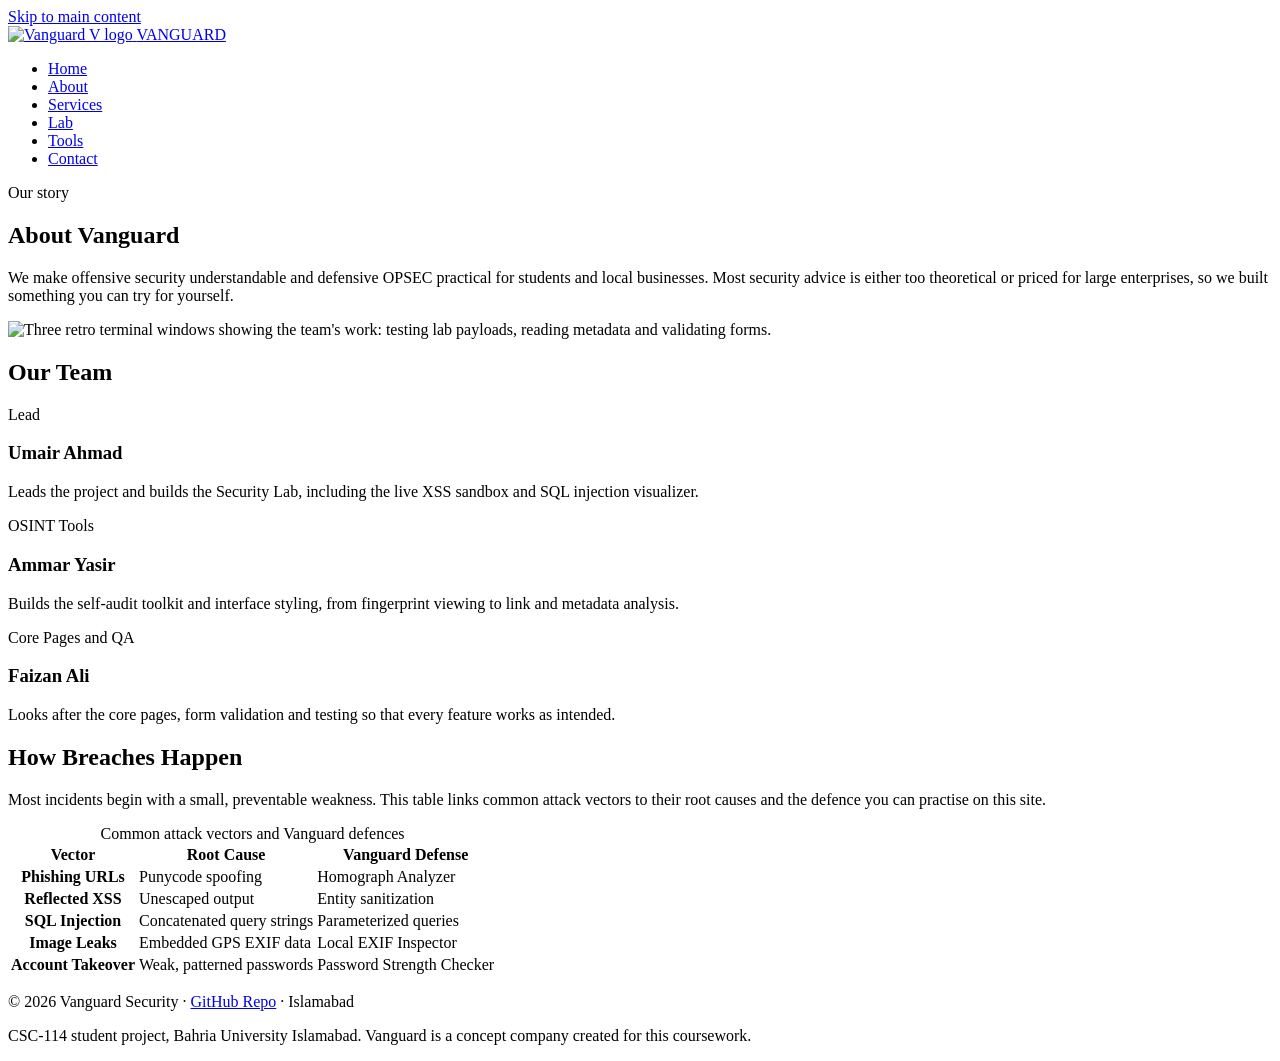
==== about.html @ a1bf5851 "Build About Us breach table and Contact consultation form pages" ====
<!DOCTYPE html>
<html lang="en">
<head>
  <meta charset="UTF-8">
  <meta name="viewport" content="width=device-width, initial-scale=1.0">
  <meta name="description" content="Meet the Vanguard team and learn how common security breaches happen and how to defend against them.">
  <title>About | Vanguard Security</title>
  <link rel="icon" href="images/vanguard-logo.png" type="image/png">
  <link rel="stylesheet" href="style.css">
</head>
<body>
  <a class="skip-link" href="#main">Skip to main content</a>

  <header class="site-header">
    <div class="header-inner">
      <a class="brand" href="index.html">
        <img src="images/vanguard-logo.png" alt="Vanguard V logo" width="40" height="40">
        <span>VANGUARD</span>
      </a>
      <nav aria-label="Main navigation">
        <ul class="nav-list">
          <li><a href="index.html">Home</a></li>
          <li><a href="about.html" aria-current="page">About</a></li>
          <li><a href="services.html">Services</a></li>
          <li><a href="lab.html">Lab</a></li>
          <li><a href="tools.html">Tools</a></li>
          <li><a href="contact.html">Contact</a></li>
        </ul>
      </nav>
    </div>
  </header>

  <main id="main">
    <section class="hero" aria-labelledby="about-title">
      <div>
        <p class="eyebrow">Our story</p>
        <h1 id="about-title">About Vanguard</h1>
        <p class="hero-lead">We make offensive security understandable and defensive OPSEC practical for students and local businesses. Most security advice is either too theoretical or priced for large enterprises, so we built something you can try for yourself.</p>
        <img class="team-banner" src="images/team-banner.jpg" alt="Three retro terminal windows showing the team's work: testing lab payloads, reading metadata and validating forms." width="1200" height="400">
      </div>
    </section>

    <section class="section" aria-labelledby="team-title">
      <h2 id="team-title">Our Team</h2>
      <div class="cards cards-three">
        <article class="card">
          <p class="card-tag">Lead</p>
          <h3>Umair Ahmad</h3>
          <p>Leads the project and builds the Security Lab, including the live XSS sandbox and SQL injection visualizer.</p>
        </article>
        <article class="card">
          <p class="card-tag">OSINT Tools</p>
          <h3>Ammar Yasir</h3>
          <p>Builds the self-audit toolkit and interface styling, from fingerprint viewing to link and metadata analysis.</p>
        </article>
        <article class="card">
          <p class="card-tag">Core Pages and QA</p>
          <h3>Faizan Ali</h3>
          <p>Looks after the core pages, form validation and testing so that every feature works as intended.</p>
        </article>
      </div>
    </section>

    <section class="section" aria-labelledby="breach-title">
      <h2 id="breach-title">How Breaches Happen</h2>
      <p class="section-intro">Most incidents begin with a small, preventable weakness. This table links common attack vectors to their root causes and the defence you can practise on this site.</p>
      <div class="table-wrap" role="region" aria-labelledby="breach-title" tabindex="0">
        <table>
          <caption>Common attack vectors and Vanguard defences</caption>
          <thead>
            <tr>
              <th scope="col">Vector</th>
              <th scope="col">Root Cause</th>
              <th scope="col">Vanguard Defense</th>
            </tr>
          </thead>
          <tbody>
            <tr>
              <th scope="row">Phishing URLs</th>
              <td>Punycode spoofing</td>
              <td>Homograph Analyzer</td>
            </tr>
            <tr>
              <th scope="row">Reflected XSS</th>
              <td>Unescaped output</td>
              <td>Entity sanitization</td>
            </tr>
            <tr>
              <th scope="row">SQL Injection</th>
              <td>Concatenated query strings</td>
              <td>Parameterized queries</td>
            </tr>
            <tr>
              <th scope="row">Image Leaks</th>
              <td>Embedded GPS EXIF data</td>
              <td>Local EXIF Inspector</td>
            </tr>
            <tr>
              <th scope="row">Account Takeover</th>
              <td>Weak, patterned passwords</td>
              <td>Password Strength Checker</td>
            </tr>
          </tbody>
        </table>
      </div>
    </section>
  </main>

  <footer class="site-footer">
    <p>&copy; 2026 Vanguard Security &middot; <a href="https://github.com/umair4334/vanguard-security">GitHub Repo</a> &middot; Islamabad</p>
    <p class="footer-note">CSC-114 student project, Bahria University Islamabad. Vanguard is a concept company created for this coursework.</p>
  </footer>
</body>
</html>
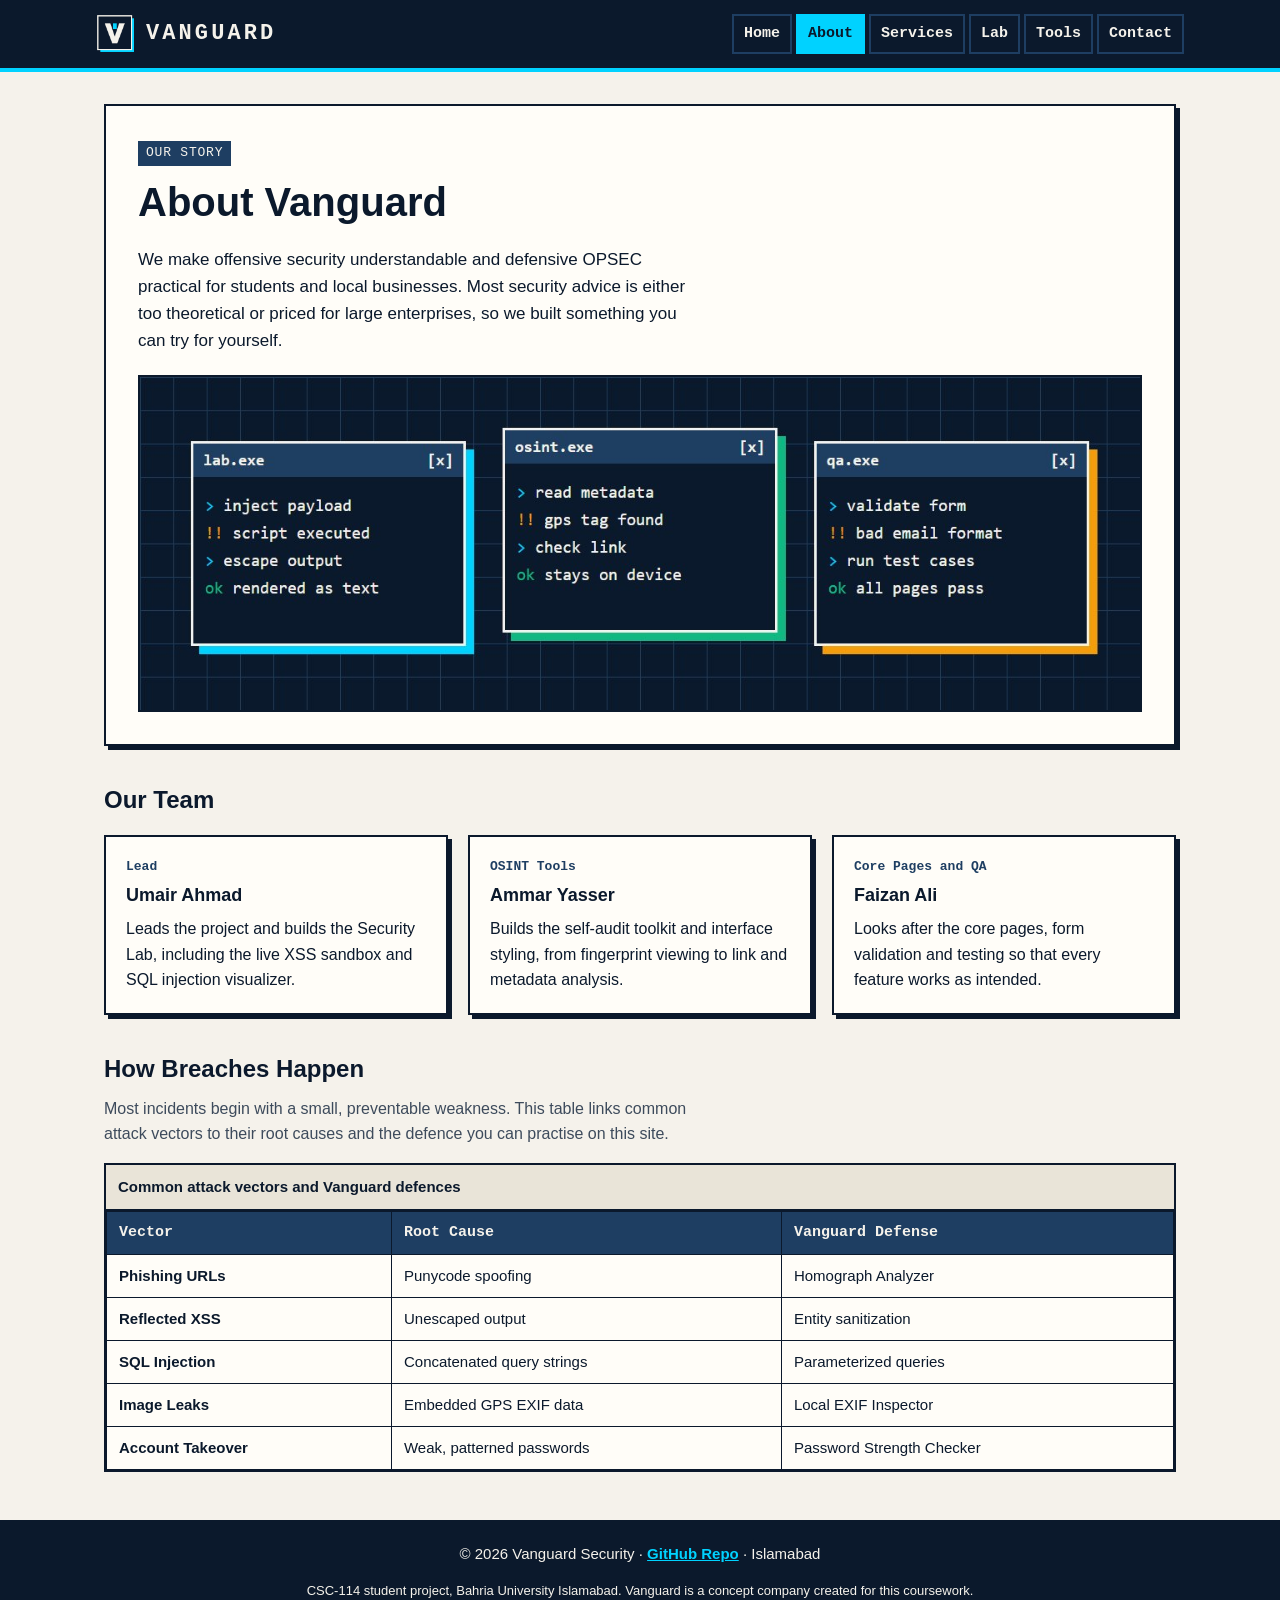
==== commit dc0c4303: "Update team member name and enrollment IDs" ====
--- a/about.html
+++ b/about.html
@@ -50,7 +50,7 @@
         </article>
         <article class="card">
           <p class="card-tag">OSINT Tools</p>
-          <h3>Ammar Yasir</h3>
+          <h3>Ammar Yasser</h3>
           <p>Builds the self-audit toolkit and interface styling, from fingerprint viewing to link and metadata analysis.</p>
         </article>
         <article class="card">
--- a/style.css
+++ b/style.css
@@ -0,0 +1,928 @@
+/* ==========================================================================
+   VANGUARD SECURITY: shared stylesheet for all six pages
+   Layout is mobile-first: the base rules target phones, and the media
+   queries at the bottom of this file add to them on larger screens.
+
+   Contents
+   1. Design tokens (colours, fonts, borders)
+   2. Base elements
+   3. Header and navigation
+   4. Footer
+   5. Page layout and heroes
+   6. Buttons and badges
+   7. Cards and windows
+   8. Tables
+   9. Forms
+   10. Security Lab
+   11. OSINT tools
+   12. Media queries
+   ========================================================================== */
+
+/* 1. Design tokens --------------------------------------------------------- */
+:root {
+  --navy: #0B192C;
+  --slate: #1E3E62;
+  --cyan: #00D2FF;
+  --green: #10B981;
+  --amber: #F59E0B;
+  --coral: #EF4444;
+  --cream: #F5F2EB;
+  --paper: #FFFDF8;
+  --sand: #E9E4D8;
+  --muted: #3D4B5C;
+
+  --font-body: Arial, Helvetica, sans-serif;
+  --font-mono: Consolas, "Courier New", monospace;
+
+  --line: 2px solid var(--navy);
+  --shadow: 4px 4px 0 var(--navy);
+  --gap: 20px;
+}
+
+/* 2. Base elements --------------------------------------------------------- */
+*,
+*::before,
+*::after {
+  box-sizing: border-box;
+}
+
+body {
+  margin: 0;
+  background-color: var(--cream);
+  color: var(--navy);
+  font-family: var(--font-body);
+  font-size: 1rem;
+  line-height: 1.6;
+}
+
+h1,
+h2,
+h3 {
+  margin: 0 0 0.5em;
+  line-height: 1.2;
+}
+
+h1 {
+  font-size: 2rem;
+}
+
+h2 {
+  font-size: 1.5rem;
+}
+
+h3 {
+  font-size: 1.125rem;
+}
+
+p {
+  margin: 0 0 1em;
+}
+
+p:last-child {
+  margin-bottom: 0;
+}
+
+a {
+  color: var(--slate);
+  font-weight: 700;
+}
+
+a:hover {
+  color: var(--navy);
+}
+
+img {
+  display: block;
+  max-width: 100%;
+  height: auto;
+}
+
+code,
+pre,
+kbd {
+  font-family: var(--font-mono);
+}
+
+:focus-visible {
+  outline: 3px solid var(--slate);
+  outline-offset: 2px;
+}
+
+.skip-link {
+  position: absolute;
+  top: -100px;
+  left: 12px;
+  z-index: 10;
+  padding: 8px 14px;
+  background-color: var(--cyan);
+  color: var(--navy);
+  border: var(--line);
+}
+
+.skip-link:focus {
+  top: 12px;
+}
+
+/* 3. Header and navigation ------------------------------------------------- */
+.site-header {
+  background-color: var(--navy);
+  color: var(--cream);
+  border-bottom: 4px solid var(--cyan);
+}
+
+.header-inner {
+  display: flex;
+  flex-direction: column;
+  gap: 12px;
+  max-width: 1120px;
+  margin: 0 auto;
+  padding: 14px 16px;
+}
+
+.brand {
+  display: inline-flex;
+  align-items: center;
+  gap: 10px;
+  color: var(--cream);
+  font-family: var(--font-mono);
+  font-size: 1.375rem;
+  letter-spacing: 0.14em;
+  text-decoration: none;
+}
+
+.brand:hover {
+  color: var(--cyan);
+}
+
+.nav-list {
+  display: grid;
+  grid-template-columns: repeat(3, minmax(0, 1fr));
+  gap: 6px;
+  margin: 0;
+  padding: 0;
+  list-style: none;
+}
+
+.nav-list a {
+  display: block;
+  padding: 8px 6px;
+  border: 2px solid var(--slate);
+  color: var(--cream);
+  font-family: var(--font-mono);
+  font-size: 0.9375rem;
+  text-align: center;
+  text-decoration: none;
+}
+
+.nav-list a:hover {
+  border-color: var(--cyan);
+  color: var(--cyan);
+}
+
+.nav-list a[aria-current="page"] {
+  background-color: var(--cyan);
+  border-color: var(--cyan);
+  color: var(--navy);
+}
+
+.site-header :focus-visible,
+.site-footer :focus-visible {
+  outline-color: var(--cyan);
+}
+
+/* 4. Footer ---------------------------------------------------------------- */
+.site-footer {
+  margin-top: 48px;
+  padding: 22px 16px;
+  background-color: var(--navy);
+  color: var(--cream);
+  font-size: 0.9375rem;
+  text-align: center;
+}
+
+.site-footer a {
+  color: var(--cyan);
+}
+
+.site-footer a:hover {
+  color: var(--cream);
+}
+
+.footer-note {
+  margin-top: 6px;
+  font-size: 0.8125rem;
+}
+
+/* 5. Page layout and heroes ------------------------------------------------ */
+main {
+  max-width: 1120px;
+  margin: 0 auto;
+  padding: 24px 16px 0;
+}
+
+.section {
+  margin-top: 40px;
+}
+
+.section-intro {
+  max-width: 68ch;
+  color: var(--muted);
+}
+
+.eyebrow {
+  display: inline-block;
+  margin: 0 0 12px;
+  padding: 2px 8px;
+  background-color: var(--slate);
+  color: var(--cream);
+  font-family: var(--font-mono);
+  font-size: 0.8125rem;
+  letter-spacing: 0.06em;
+  text-transform: uppercase;
+}
+
+.hero {
+  display: grid;
+  gap: 24px;
+  padding: 24px 20px;
+  background-color: var(--paper);
+  border: var(--line);
+  box-shadow: var(--shadow);
+}
+
+.hero-lead {
+  max-width: 60ch;
+  font-size: 1.0625rem;
+}
+
+.hero-actions {
+  display: flex;
+  flex-wrap: wrap;
+  gap: 14px;
+  margin-top: 20px;
+}
+
+.terminal {
+  margin: 0;
+  padding: 16px;
+  overflow-x: auto;
+  background-color: var(--navy);
+  color: var(--cream);
+  border: var(--line);
+  box-shadow: 4px 4px 0 var(--cyan);
+  font-size: 0.8125rem;
+  line-height: 1.7;
+}
+
+.t-cyan {
+  color: var(--cyan);
+}
+
+.t-green {
+  color: var(--green);
+}
+
+.t-amber {
+  color: var(--amber);
+}
+
+#welcome {
+  padding: 24px 20px;
+  background-color: var(--sand);
+  border: var(--line);
+}
+
+.prose-columns {
+  display: grid;
+  gap: 16px;
+}
+
+.team-banner {
+  width: 100%;
+  margin-top: 20px;
+  border: var(--line);
+}
+
+/* 6. Buttons and badges ---------------------------------------------------- */
+.btn {
+  display: inline-block;
+  padding: 10px 18px;
+  background-color: var(--navy);
+  color: var(--cream);
+  border: var(--line);
+  box-shadow: 4px 4px 0 var(--cyan);
+  font-family: var(--font-mono);
+  font-size: 0.9375rem;
+  font-weight: 700;
+  line-height: 1.3;
+  text-decoration: none;
+  cursor: pointer;
+  transition: transform 0.1s ease, box-shadow 0.1s ease;
+}
+
+.btn:hover {
+  color: var(--cyan);
+  transform: translate(-1px, -1px);
+  box-shadow: 5px 5px 0 var(--cyan);
+}
+
+.btn:active {
+  transform: translate(4px, 4px);
+  box-shadow: 0 0 0 var(--cyan);
+}
+
+.btn-alt {
+  background-color: var(--paper);
+  color: var(--navy);
+  box-shadow: var(--shadow);
+}
+
+.btn-alt:hover {
+  color: var(--slate);
+  box-shadow: 5px 5px 0 var(--navy);
+}
+
+.btn-alt:active {
+  box-shadow: 0 0 0 var(--navy);
+}
+
+.chip {
+  padding: 5px 10px;
+  background-color: var(--paper);
+  color: var(--navy);
+  border: var(--line);
+  font-family: var(--font-mono);
+  font-size: 0.8125rem;
+  cursor: pointer;
+}
+
+.chip:hover {
+  background-color: var(--cyan);
+}
+
+.chip-row {
+  display: flex;
+  flex-wrap: wrap;
+  gap: 8px;
+  margin: 8px 0 16px;
+}
+
+.chip-label {
+  margin: 12px 0 0;
+  font-size: 0.875rem;
+  font-weight: 700;
+}
+
+.badge {
+  display: inline-block;
+  padding: 2px 8px;
+  border: 2px solid var(--navy);
+  color: var(--navy);
+  font-family: var(--font-mono);
+  font-size: 0.8125rem;
+  font-weight: 700;
+  white-space: nowrap;
+}
+
+.badge-safe {
+  background-color: var(--green);
+}
+
+.badge-warn {
+  background-color: var(--amber);
+}
+
+.badge-danger {
+  background-color: var(--coral);
+}
+
+.badge-info {
+  background-color: var(--cyan);
+}
+
+/* 7. Cards and windows ----------------------------------------------------- */
+.cards {
+  display: flex;
+  flex-wrap: wrap;
+  gap: var(--gap);
+  margin-top: 20px;
+}
+
+.card {
+  display: flex;
+  flex: 1 1 100%;
+  flex-direction: column;
+  min-width: 0;
+  padding: 20px;
+  background-color: var(--paper);
+  border: var(--line);
+  box-shadow: var(--shadow);
+}
+
+.card p {
+  flex-grow: 1;
+}
+
+.card-tag {
+  margin-bottom: 8px;
+  color: var(--slate);
+  font-family: var(--font-mono);
+  font-size: 0.8125rem;
+  font-weight: 700;
+}
+
+.card-link {
+  margin-top: 12px;
+  font-family: var(--font-mono);
+  font-size: 0.9375rem;
+}
+
+.offer-list {
+  margin: 12px 0 0;
+  padding-left: 20px;
+}
+
+.window {
+  min-width: 0;
+  margin-top: 28px;
+  background-color: var(--paper);
+  border: var(--line);
+  box-shadow: var(--shadow);
+}
+
+.window-bar {
+  display: flex;
+  flex-wrap: wrap;
+  align-items: center;
+  justify-content: space-between;
+  gap: 8px;
+  padding: 8px 14px;
+  background-color: var(--navy);
+  color: var(--cream);
+  font-family: var(--font-mono);
+  font-size: 0.875rem;
+}
+
+.window-body {
+  padding: 20px 16px;
+}
+
+.window-body h2 {
+  margin-bottom: 8px;
+}
+
+.notice {
+  margin-top: 16px;
+  padding: 12px 14px;
+  background-color: var(--sand);
+  border-left: 6px solid var(--slate);
+  font-size: 0.9375rem;
+}
+
+/* 8. Tables ---------------------------------------------------------------- */
+.table-wrap {
+  margin-top: 16px;
+  overflow-x: auto;
+  border: var(--line);
+}
+
+table {
+  width: 100%;
+  border-collapse: collapse;
+  background-color: var(--paper);
+  font-size: 0.9375rem;
+}
+
+caption {
+  padding: 10px 12px;
+  background-color: var(--sand);
+  border-bottom: var(--line);
+  font-weight: 700;
+  text-align: left;
+}
+
+th,
+td {
+  padding: 9px 12px;
+  border: 1px solid var(--navy);
+  text-align: left;
+  vertical-align: top;
+}
+
+thead th {
+  background-color: var(--slate);
+  color: var(--cream);
+  font-family: var(--font-mono);
+  white-space: nowrap;
+}
+
+tbody th {
+  font-weight: 700;
+}
+
+.cell-value {
+  font-family: var(--font-mono);
+  font-size: 0.875rem;
+  overflow-wrap: anywhere;
+}
+
+/* 9. Forms ----------------------------------------------------------------- */
+.field {
+  margin-bottom: 16px;
+}
+
+label,
+.field-label {
+  display: block;
+  margin-bottom: 4px;
+  font-weight: 700;
+}
+
+input[type="text"],
+input[type="email"],
+input[type="password"],
+input[type="file"],
+select,
+textarea {
+  width: 100%;
+  padding: 10px 12px;
+  background-color: var(--paper);
+  color: var(--navy);
+  border: var(--line);
+  border-radius: 0;
+  font-family: var(--font-body);
+  font-size: 1rem;
+}
+
+textarea {
+  min-height: 100px;
+  resize: vertical;
+}
+
+.input-mono {
+  font-family: var(--font-mono);
+}
+
+[aria-invalid="true"] {
+  border-color: var(--coral);
+  box-shadow: 3px 3px 0 var(--coral);
+}
+
+.hint {
+  display: flex;
+  flex-wrap: wrap;
+  justify-content: space-between;
+  gap: 4px 12px;
+  margin-top: 4px;
+  color: var(--muted);
+  font-size: 0.875rem;
+}
+
+.field-error {
+  margin: 6px 0 0;
+  padding-left: 8px;
+  border-left: 4px solid var(--coral);
+  font-size: 0.9375rem;
+  font-weight: 700;
+}
+
+.field-error:empty {
+  display: none;
+}
+
+.counter-over {
+  color: var(--navy);
+  font-weight: 700;
+  background-color: var(--amber);
+  padding: 0 4px;
+}
+
+.form-message {
+  margin-top: 16px;
+  padding: 12px 14px;
+  border: var(--line);
+  font-weight: 700;
+}
+
+.form-message:empty {
+  display: none;
+}
+
+.form-message-error {
+  background-color: var(--paper);
+  border-left: 8px solid var(--coral);
+}
+
+.form-message-success {
+  background-color: var(--paper);
+  border-left: 8px solid var(--green);
+}
+
+.inline-controls {
+  display: flex;
+  flex-wrap: wrap;
+  align-items: center;
+  gap: 12px 18px;
+}
+
+.input-row {
+  display: flex;
+  flex-wrap: wrap;
+  gap: 10px;
+}
+
+.input-row input {
+  flex: 1 1 220px;
+  min-width: 0;
+}
+
+/* 10. Security Lab --------------------------------------------------------- */
+.lab-banner {
+  margin-top: 24px;
+  padding: 14px 16px;
+  background-color: var(--amber);
+  border: var(--line);
+  box-shadow: var(--shadow);
+  font-weight: 700;
+}
+
+.lab-banner span {
+  display: block;
+  font-weight: 400;
+}
+
+.switch {
+  display: inline-flex;
+  align-items: center;
+  gap: 8px;
+  margin: 0;
+  cursor: pointer;
+}
+
+.switch input {
+  width: 20px;
+  height: 20px;
+  margin: 0;
+  accent-color: var(--slate);
+}
+
+.lab-grid {
+  display: grid;
+  gap: 16px;
+  margin-top: 16px;
+}
+
+.lab-grid > * {
+  min-width: 0;
+}
+
+.pane-title {
+  display: flex;
+  flex-wrap: wrap;
+  align-items: center;
+  justify-content: space-between;
+  gap: 6px;
+  margin-bottom: 6px;
+  font-family: var(--font-mono);
+  font-size: 0.875rem;
+  font-weight: 700;
+}
+
+#xssFrame {
+  display: block;
+  width: 100%;
+  height: 190px;
+  background-color: var(--paper);
+  border: var(--line);
+}
+
+.console {
+  min-height: 190px;
+  margin: 0;
+  padding: 12px 12px 12px 34px;
+  overflow-wrap: anywhere;
+  background-color: var(--navy);
+  color: var(--cream);
+  border: var(--line);
+  font-family: var(--font-mono);
+  font-size: 0.875rem;
+}
+
+.console li {
+  margin-bottom: 4px;
+}
+
+.console .log-hit {
+  color: var(--amber);
+}
+
+.console .log-safe {
+  color: var(--green);
+}
+
+.code-panel {
+  margin: 0;
+  min-width: 0;
+}
+
+.code-panel figcaption {
+  margin-bottom: 6px;
+}
+
+.code-panel pre {
+  margin: 0;
+  padding: 12px;
+  overflow-x: auto;
+  background-color: var(--slate);
+  color: var(--cream);
+  border: var(--line);
+  font-size: 0.875rem;
+  line-height: 1.5;
+}
+
+.query-box {
+  margin: 0;
+  padding: 12px;
+  white-space: pre-wrap;
+  overflow-wrap: anywhere;
+  background-color: var(--navy);
+  color: var(--cream);
+  border: var(--line);
+  font-size: 0.9375rem;
+}
+
+.sql-input {
+  color: var(--amber);
+  font-weight: 700;
+}
+
+.result-box {
+  min-height: 112px;
+  padding: 12px;
+  background-color: var(--paper);
+  border: var(--line);
+  overflow-wrap: anywhere;
+}
+
+.result-box p {
+  margin: 6px 0 0;
+  font-size: 0.9375rem;
+}
+
+.row-hit td,
+.row-hit th {
+  background-color: var(--amber);
+}
+
+/* 11. OSINT tools ---------------------------------------------------------- */
+.tool-summary {
+  display: flex;
+  flex-wrap: wrap;
+  align-items: center;
+  gap: 8px 12px;
+  margin-top: 16px;
+}
+
+.tool-output:empty {
+  display: none;
+}
+
+.finding-list {
+  margin: 14px 0 0;
+  padding: 0;
+  list-style: none;
+}
+
+.finding-list li {
+  display: flex;
+  flex-direction: column;
+  align-items: flex-start;
+  gap: 4px;
+  padding: 10px 0;
+  border-top: 1px solid var(--navy);
+  overflow-wrap: anywhere;
+}
+
+.finding-list li > div {
+  min-width: 0;
+}
+
+.finding-list strong {
+  display: block;
+}
+
+.meter {
+  height: 22px;
+  margin-top: 14px;
+  background-color: var(--sand);
+  border: var(--line);
+}
+
+.meter-fill {
+  width: 0;
+  height: 100%;
+  background-color: var(--coral);
+  transition: width 0.15s ease;
+}
+
+.meter-fill.is-fair {
+  background-color: var(--amber);
+}
+
+.meter-fill.is-strong {
+  background-color: var(--green);
+}
+
+.stat-row {
+  display: flex;
+  flex-wrap: wrap;
+  gap: 8px 24px;
+  margin: 10px 0 0;
+  font-family: var(--font-mono);
+  font-size: 0.9375rem;
+}
+
+.tip-list {
+  margin: 12px 0 0;
+  padding-left: 20px;
+}
+
+/* 12. Media queries -------------------------------------------------------- */
+@media (min-width: 768px) {
+  h1 {
+    font-size: 2.5rem;
+  }
+
+  .header-inner {
+    flex-direction: row;
+    align-items: center;
+    justify-content: space-between;
+  }
+
+  .nav-list {
+    display: flex;
+    gap: 4px;
+  }
+
+  .nav-list a {
+    padding: 6px 10px;
+  }
+
+  main {
+    padding: 32px 24px 0;
+  }
+
+  .hero,
+  #welcome {
+    padding: 32px;
+  }
+
+  .terminal {
+    font-size: 0.9375rem;
+  }
+
+  .card {
+    flex-basis: calc(50% - var(--gap));
+  }
+
+  .cards-three .card {
+    flex-basis: calc(33.333% - var(--gap));
+  }
+
+  .window-body {
+    padding: 24px;
+  }
+
+  .lab-grid {
+    grid-template-columns: repeat(2, minmax(0, 1fr));
+  }
+
+  .prose-columns {
+    grid-template-columns: repeat(3, minmax(0, 1fr));
+    gap: 24px;
+  }
+
+  .finding-list li {
+    flex-direction: row;
+    gap: 14px;
+  }
+
+  .finding-list .badge {
+    flex: 0 0 76px;
+    text-align: center;
+  }
+}
+
+@media (min-width: 1024px) {
+  .hero-split {
+    grid-template-columns: minmax(0, 3fr) minmax(0, 2fr);
+    align-items: center;
+  }
+}
+
+@media (prefers-reduced-motion: reduce) {
+  .btn,
+  .meter-fill {
+    transition: none;
+  }
+}
